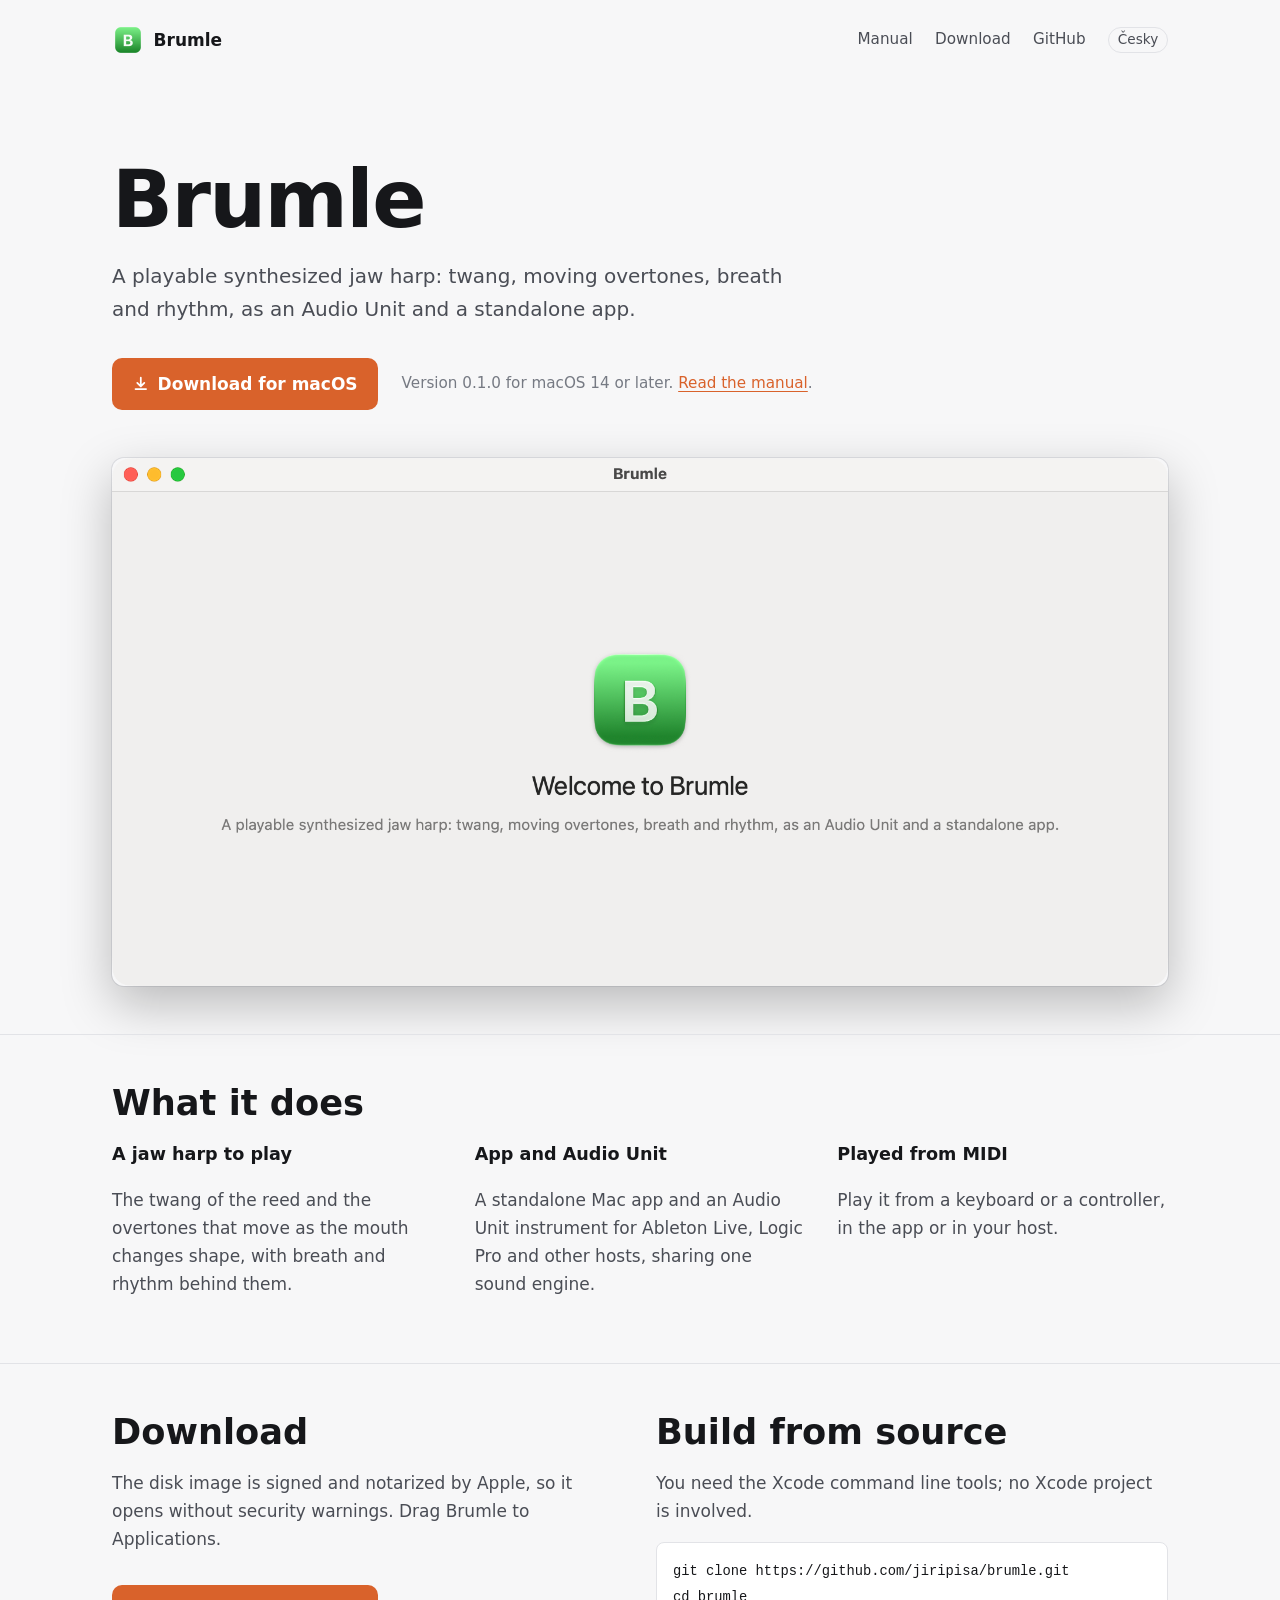
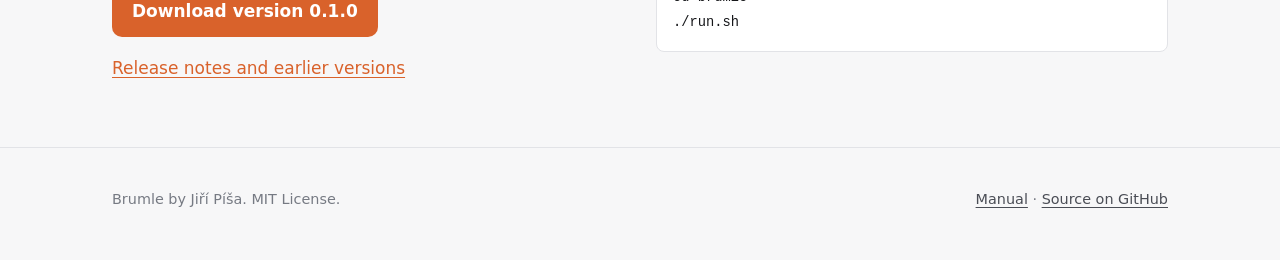
==== docs/index.html @ c971d028 "chore: app skeleton — a synthesized jaw harp, app and Audio Unit to come" ====
<!doctype html>
<html lang="en">
<head>
<meta charset="utf-8">
<meta name="viewport" content="width=device-width, initial-scale=1">
<title>Brumle for macOS</title>
<meta name="description" content="A playable synthesized jaw harp: twang, moving overtones, breath and rhythm, as an Audio Unit and a standalone app.">
<meta property="og:title" content="Brumle">
<meta property="og:description" content="A playable synthesized jaw harp: twang, moving overtones, breath and rhythm, as an Audio Unit and a standalone app.">
<meta property="og:image" content="https://jiripisa.github.io/brumle/assets/brumle-window.png">
<meta property="og:type" content="website">
<link rel="alternate" hreflang="en" href="https://jiripisa.github.io/brumle/">
<link rel="alternate" hreflang="cs" href="https://jiripisa.github.io/brumle/cs/">
<link rel="alternate" hreflang="x-default" href="https://jiripisa.github.io/brumle/">
<link rel="icon" href="assets/icon.png">
<link rel="stylesheet" href="assets/site.css">
</head>
<body>

<header class="wrap masthead">
  <a class="brand" href="#top"><img src="assets/icon.png" alt="" width="32" height="32">Brumle</a>
  <nav aria-label="Page">
    <a href="manual.html">Manual</a>
    <a href="#get">Download</a>
    <a href="https://github.com/jiripisa/brumle">GitHub</a>
    <a class="lang" href="cs/" hreflang="cs" lang="cs">Česky</a>
  </nav>
</header>

<main id="top">
  <div class="wrap hero">
    <h1>Brumle</h1>
    <p class="lede">A playable synthesized jaw harp: twang, moving overtones, breath and rhythm, as an Audio Unit and a standalone app.</p>
    <div class="actions">
      <a class="button" href="https://github.com/jiripisa/brumle/releases/download/v0.1.0/Brumle-0.1.0.dmg">
        <svg viewBox="0 0 20 20" fill="none" stroke="currentColor" stroke-width="2" aria-hidden="true"><path d="M10 3v10m0 0-4-4m4 4 4-4M4 16h12" stroke-linecap="round" stroke-linejoin="round"/></svg>
        Download for macOS
      </a>
      <span class="meta">Version 0.1.0 for macOS 14 or later. <a href="manual.html">Read the manual</a>.</span>
    </div>
    <figure class="shot">
      <img src="assets/brumle-window.png" alt="The Brumle window" width="1400">
    </figure>
  </div>

  <section id="features">
    <div class="wrap">
      <h2>What it does</h2>
      <div class="grid">
        <div>
          <h3>A jaw harp to play</h3>
          <p>The twang of the reed and the overtones that move as the mouth
          changes shape, with breath and rhythm behind them.</p>
        </div>
        <div>
          <h3>App and Audio Unit</h3>
          <p>A standalone Mac app and an Audio Unit instrument for Ableton Live,
          Logic Pro and other hosts, sharing one sound engine.</p>
        </div>
        <div>
          <h3>Played from MIDI</h3>
          <p>Play it from a keyboard or a controller, in the app or in your
          host.</p>
        </div>
      </div>
    </div>
  </section>

  <section id="get">
    <div class="wrap grid">
      <div>
        <h2>Download</h2>
        <p>The disk image is signed and notarized by Apple, so it opens without
        security warnings. Drag Brumle to Applications.</p>
        <div class="actions">
          <a class="button" href="https://github.com/jiripisa/brumle/releases/download/v0.1.0/Brumle-0.1.0.dmg">Download version 0.1.0</a>
        </div>
        <p><a href="https://github.com/jiripisa/brumle/releases">Release notes and earlier versions</a></p>
      </div>
      <div>
        <h2>Build from source</h2>
        <p>You need the Xcode command line tools; no Xcode project is involved.</p>
<pre><code>git clone https://github.com/jiripisa/brumle.git
cd brumle
./run.sh</code></pre>
      </div>
    </div>
  </section>
</main>

<footer>
  <div class="wrap">
    <span>Brumle by Jiří Píša. MIT License.</span>
    <span><a href="manual.html">Manual</a> · <a href="https://github.com/jiripisa/brumle">Source on GitHub</a></span>
  </div>
</footer>

</body>
</html>
---- docs/assets/site.css ----
/* Shared by index.html and manual.html. Colours are tokens; adjust --accent
   to the app's icon. Light and dark follow the system. */
:root {
  --bg: #f7f7f8;
  --panel: #ffffff;
  --line: #e2e3e7;
  --ink: #16171a;
  --ink2: #4a4d55;
  --ink3: #767a83;
  --accent: #d9622b;
  --accent-ink: #ffffff;
  --measure: 44rem;
  --gutter: clamp(1rem, 4vw, 3rem);
  color-scheme: light dark;
}
@media (prefers-color-scheme: dark) {
  :root {
    --bg: #131418;
    --panel: #1a1c21;
    --line: #2a2d34;
    --ink: #e7ecf2;
    --ink2: #aab2bd;
    --ink3: #7d848e;
    --accent: #ff9e4a;
    --accent-ink: #1a1209;
  }
}
* { box-sizing: border-box; }
html { -webkit-text-size-adjust: 100%; scroll-padding-top: 1.5rem; }
body {
  margin: 0;
  background: var(--bg);
  color: var(--ink2);
  font: 1.0625rem/1.65 system-ui, -apple-system, "Segoe UI", sans-serif;
}
a { color: var(--accent); text-underline-offset: .2em; }
a:focus-visible, button:focus-visible { outline: 2px solid var(--accent); outline-offset: 3px; border-radius: 4px; }
code, kbd, pre { font-family: ui-monospace, "SF Mono", Menlo, monospace; font-size: .9em; }
code { color: var(--ink); }
b, strong { color: var(--ink); font-weight: 600; }
img { max-width: 100%; height: auto; }
.wrap { max-width: 72rem; margin: 0 auto; padding: 0 var(--gutter); }

.masthead { display: flex; align-items: center; justify-content: space-between; gap: 1rem; padding-block: 1.5rem; }
.brand { display: flex; align-items: center; gap: .6rem; color: var(--ink); text-decoration: none; font-weight: 650; }
.brand img { width: 2rem; height: 2rem; }
.masthead nav { display: flex; flex-wrap: wrap; justify-content: flex-end; gap: .4rem 1.4rem; }
.masthead nav a { color: var(--ink2); text-decoration: none; font-size: .95rem; }
.masthead nav a:hover, .masthead nav a[aria-current] { color: var(--ink); }
.masthead nav a.lang { padding: 0 .55rem; border: 1px solid var(--line); border-radius: 999px; font-size: .85rem; }

.hero { padding-block: clamp(2rem, 7vw, 5rem) 3rem; }
.hero h1 { margin: 0; color: var(--ink); font-size: clamp(2.6rem, 8vw, 5rem); line-height: 1; letter-spacing: -.02em; }
.lede { max-width: var(--measure); margin: 1.25rem 0 0; font-size: 1.25rem; }
.actions { display: flex; flex-wrap: wrap; align-items: center; gap: 1rem 1.5rem; margin-top: 2rem; }
.button {
  display: inline-flex; align-items: center; gap: .5rem; padding: .75rem 1.25rem; border-radius: 10px;
  background: var(--accent); color: var(--accent-ink); font-weight: 650; text-decoration: none;
}
.button svg { width: 1.1rem; height: 1.1rem; }
.meta { color: var(--ink3); font-size: .95rem; }
.shot { margin: 3rem 0 0; }
.shot img { display: block; border-radius: 12px; box-shadow: 0 18px 50px rgba(0,0,0,.25), 0 0 0 1px var(--line); }

section { padding-block: 3rem; border-top: 1px solid var(--line); }
section h2 { margin: 0 0 1rem; color: var(--ink); font-size: clamp(1.6rem, 3.5vw, 2.2rem); line-height: 1.15; }
section p, section li { max-width: var(--measure); }
.grid { display: grid; grid-template-columns: repeat(auto-fit, minmax(16rem, 1fr)); gap: 2rem; }
.grid h3 { margin: 0 0 .4rem; color: var(--ink); font-size: 1.1rem; }
pre { overflow-x: auto; padding: 1rem; border-radius: 8px; background: var(--panel); border: 1px solid var(--line); color: var(--ink); }

footer { padding-block: 2.5rem 3rem; color: var(--ink3); font-size: .9rem; border-top: 1px solid var(--line); }
footer .wrap { display: flex; flex-wrap: wrap; justify-content: space-between; gap: 1rem; }
footer a { color: var(--ink2); }

@media (max-width: 640px) {
  .masthead nav a:not(.lang):not(:first-child) { display: none; }
}
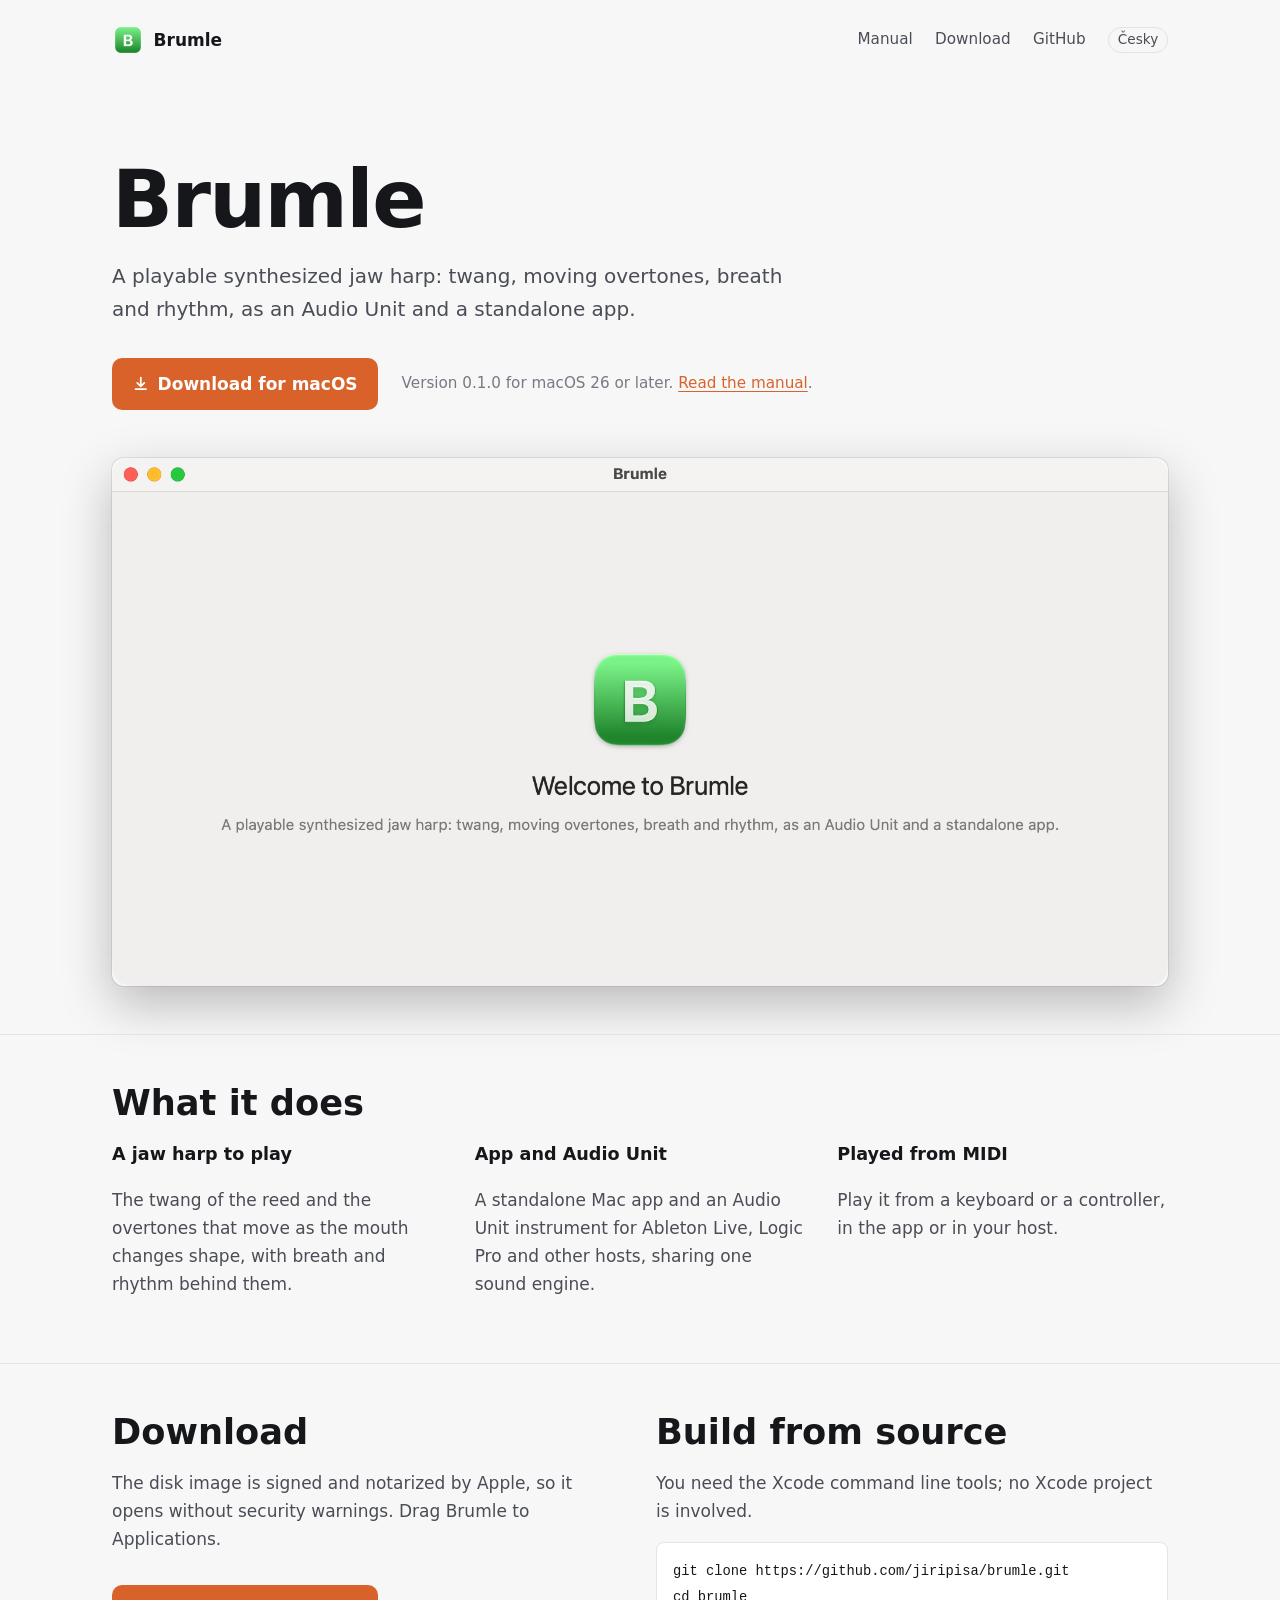
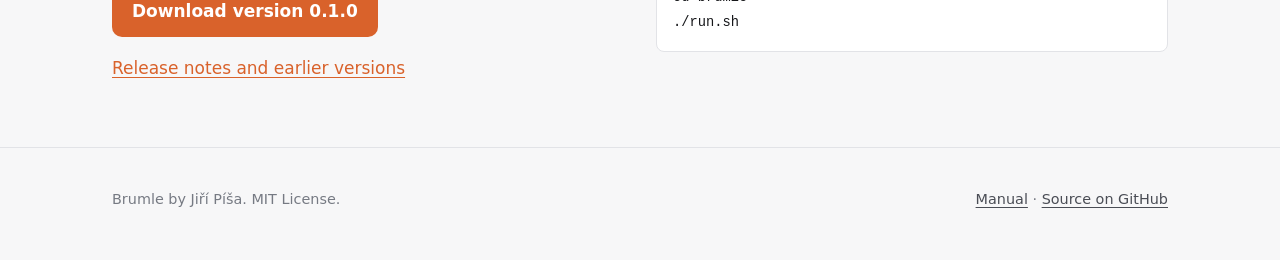
==== commit c3b68c47: "chore(build): macOS 26, and the prototype as a test reference" ====
--- a/docs/index.html
+++ b/docs/index.html
@@ -36,7 +36,7 @@
         <svg viewBox="0 0 20 20" fill="none" stroke="currentColor" stroke-width="2" aria-hidden="true"><path d="M10 3v10m0 0-4-4m4 4 4-4M4 16h12" stroke-linecap="round" stroke-linejoin="round"/></svg>
         Download for macOS
       </a>
-      <span class="meta">Version 0.1.0 for macOS 14 or later. <a href="manual.html">Read the manual</a>.</span>
+      <span class="meta">Version 0.1.0 for macOS 26 or later. <a href="manual.html">Read the manual</a>.</span>
     </div>
     <figure class="shot">
       <img src="assets/brumle-window.png" alt="The Brumle window" width="1400">
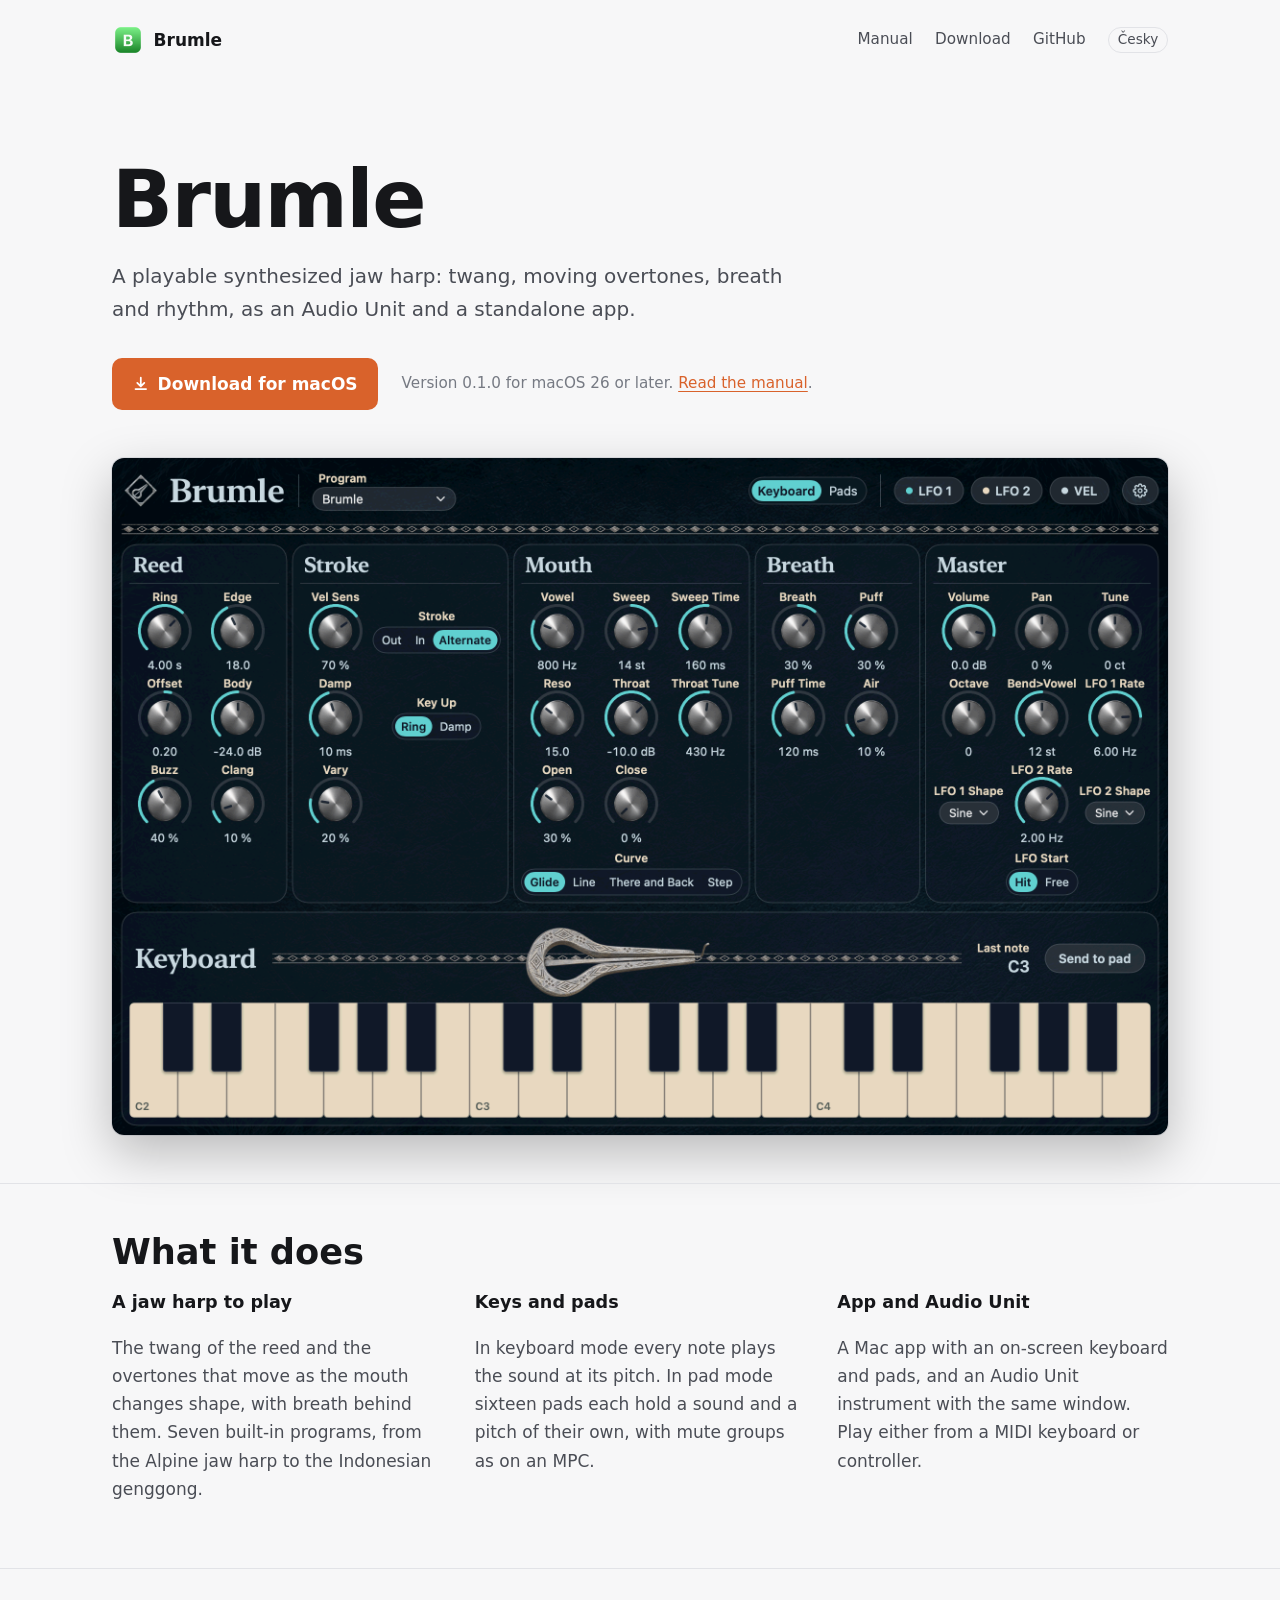
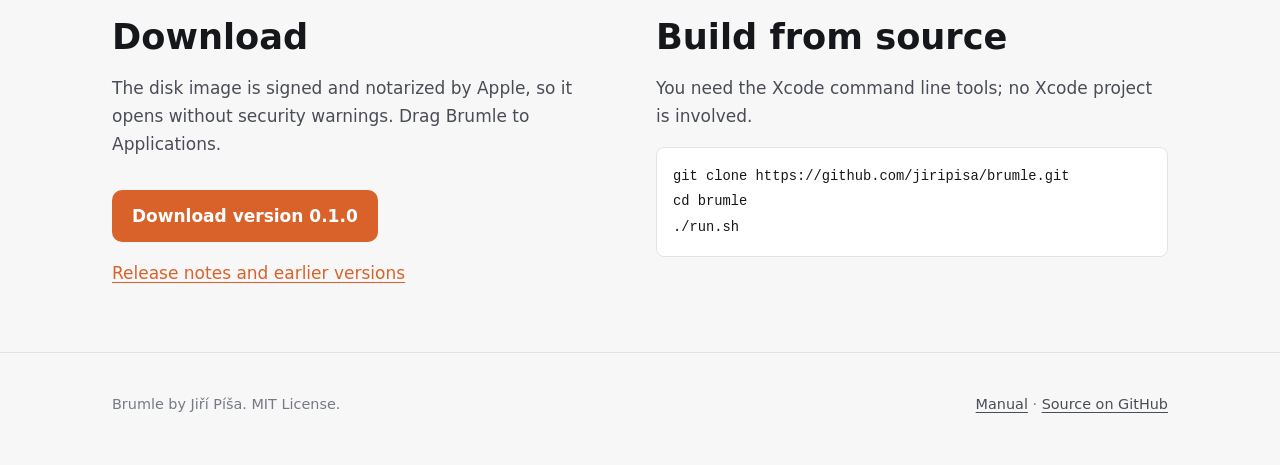
==== commit e998f2ea: "docs: manual and verification for phase 04" ====
--- a/docs/index.html
+++ b/docs/index.html
@@ -50,17 +50,20 @@
         <div>
           <h3>A jaw harp to play</h3>
           <p>The twang of the reed and the overtones that move as the mouth
-          changes shape, with breath and rhythm behind them.</p>
+          changes shape, with breath behind them. Seven built-in programs, from
+          the Alpine jaw harp to the Indonesian genggong.</p>
+        </div>
+        <div>
+          <h3>Keys and pads</h3>
+          <p>In keyboard mode every note plays the sound at its pitch. In pad
+          mode sixteen pads each hold a sound and a pitch of their own, with
+          mute groups as on an MPC.</p>
         </div>
         <div>
           <h3>App and Audio Unit</h3>
-          <p>A standalone Mac app and an Audio Unit instrument for Ableton Live,
-          Logic Pro and other hosts, sharing one sound engine.</p>
-        </div>
-        <div>
-          <h3>Played from MIDI</h3>
-          <p>Play it from a keyboard or a controller, in the app or in your
-          host.</p>
+          <p>A Mac app with an on-screen keyboard and pads, and an Audio Unit
+          instrument with the same window. Play either from a MIDI keyboard or
+          controller.</p>
         </div>
       </div>
     </div>
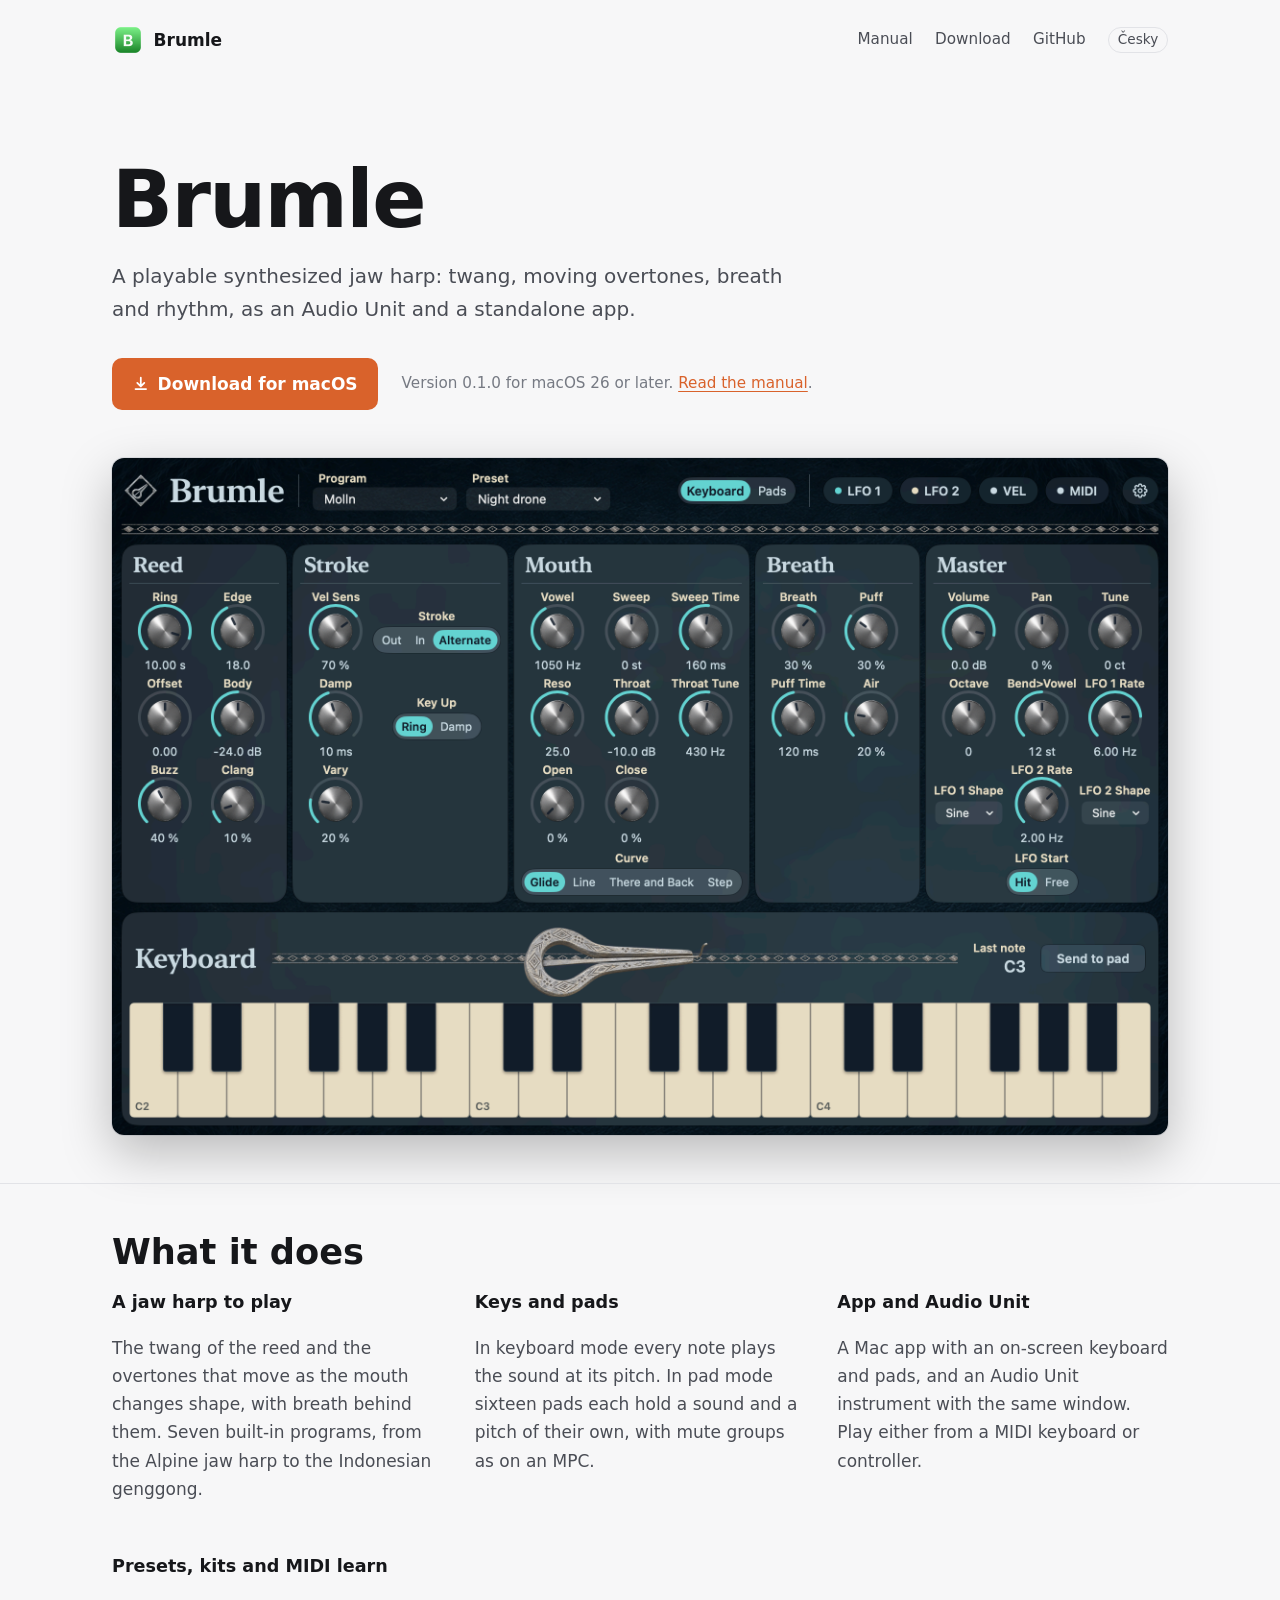
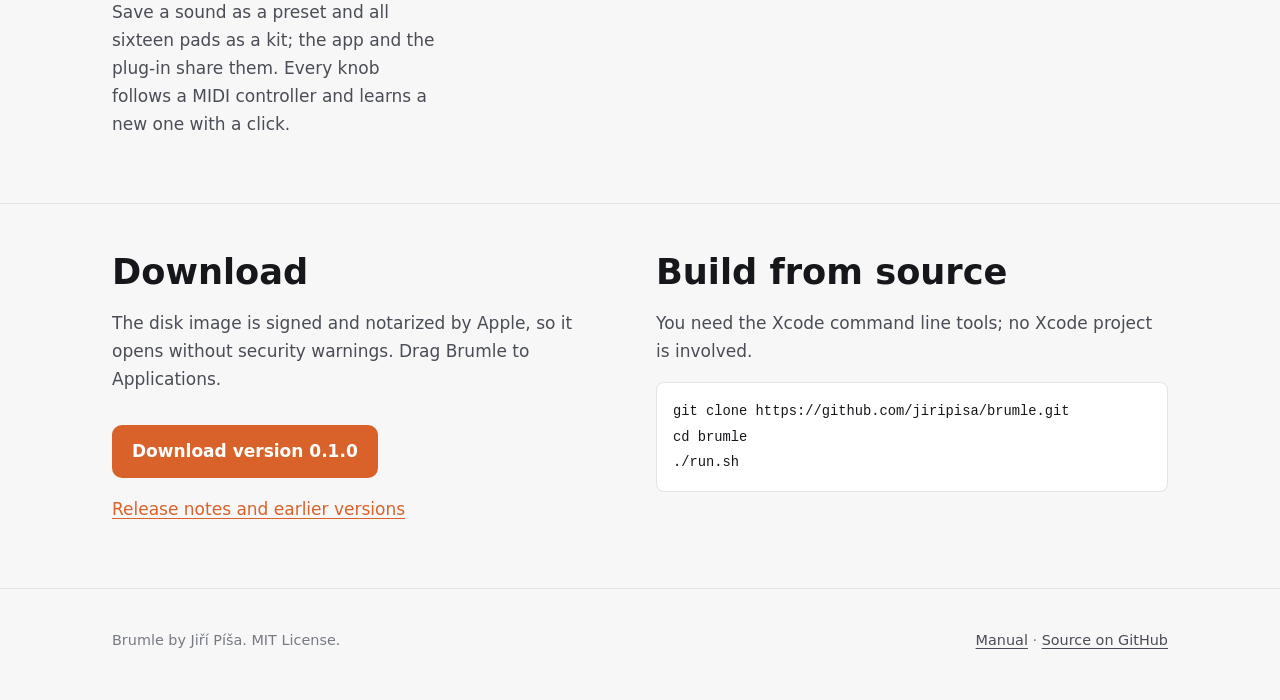
==== commit a302b083: "docs: manual and verification for phase 05" ====
--- a/docs/index.html
+++ b/docs/index.html
@@ -65,6 +65,12 @@
           instrument with the same window. Play either from a MIDI keyboard or
           controller.</p>
         </div>
+        <div>
+          <h3>Presets, kits and MIDI learn</h3>
+          <p>Save a sound as a preset and all sixteen pads as a kit; the app
+          and the plug-in share them. Every knob follows a MIDI controller and
+          learns a new one with a click.</p>
+        </div>
       </div>
     </div>
   </section>
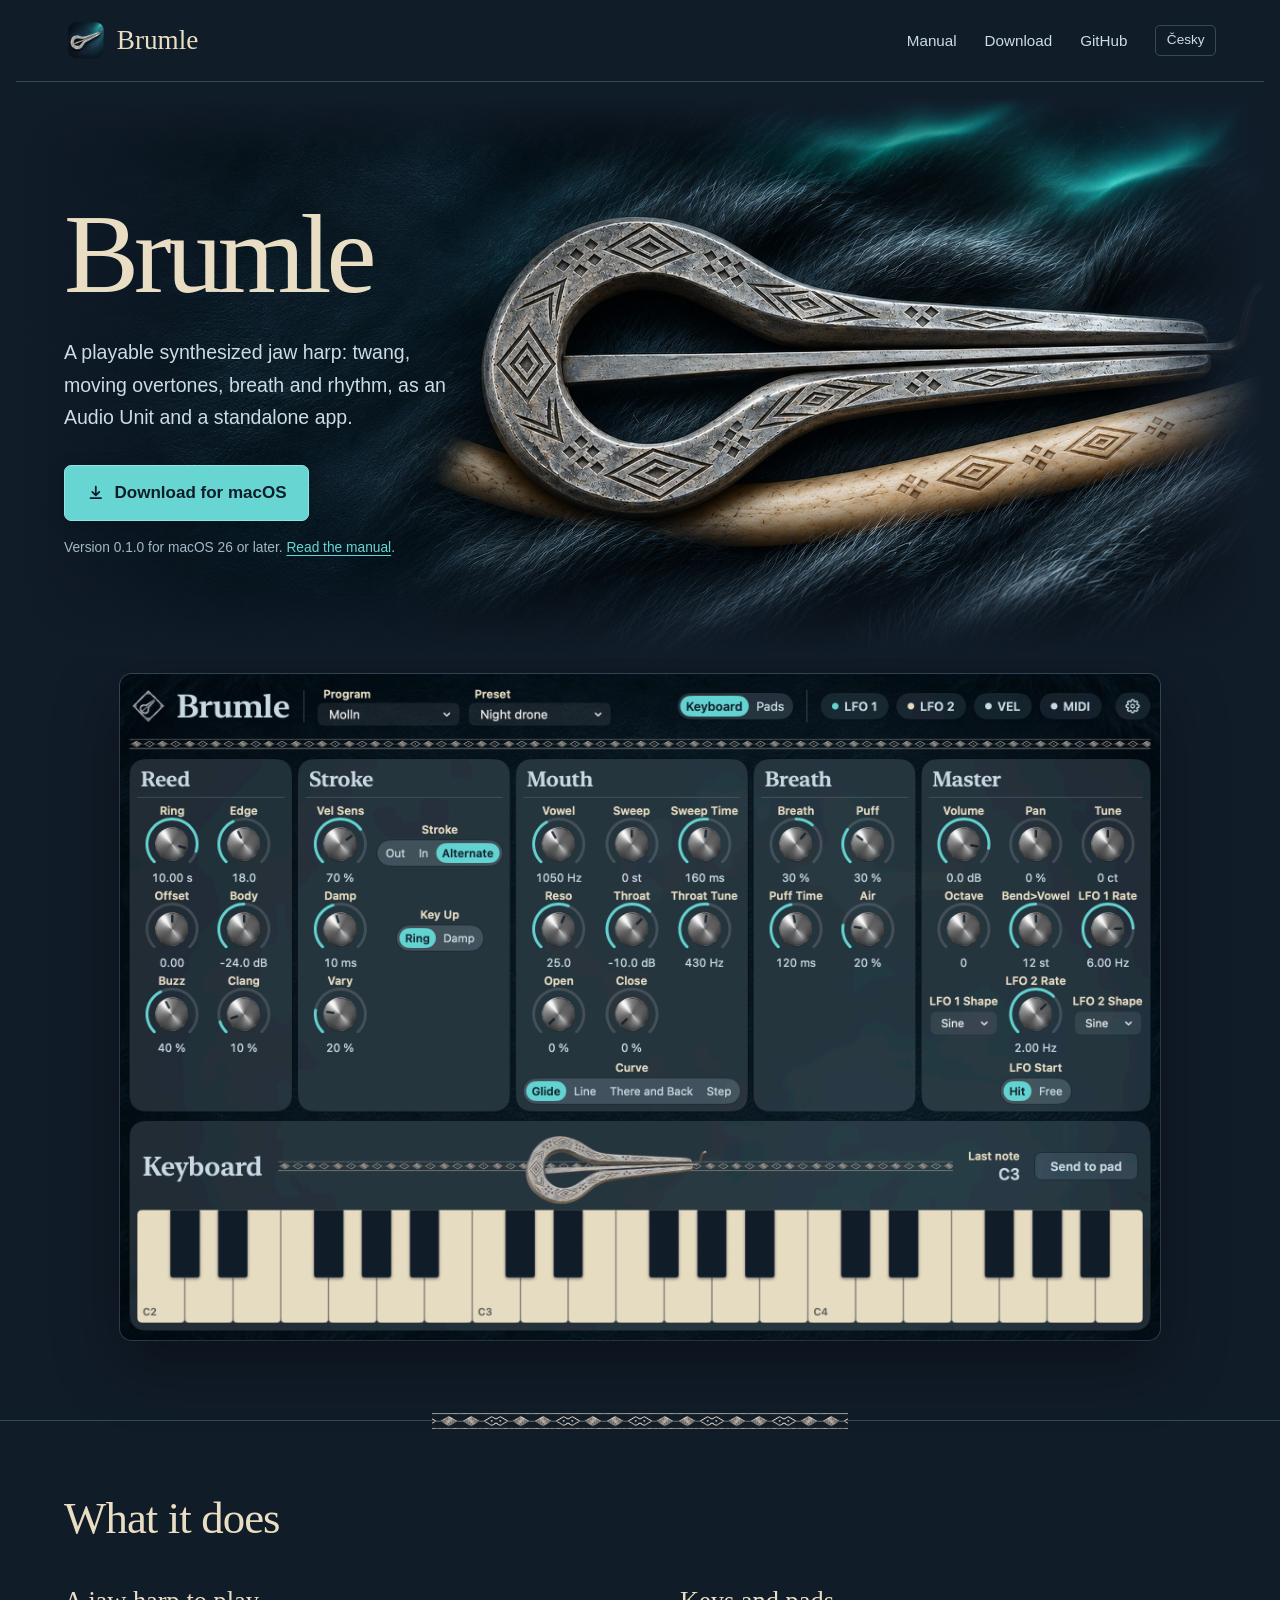
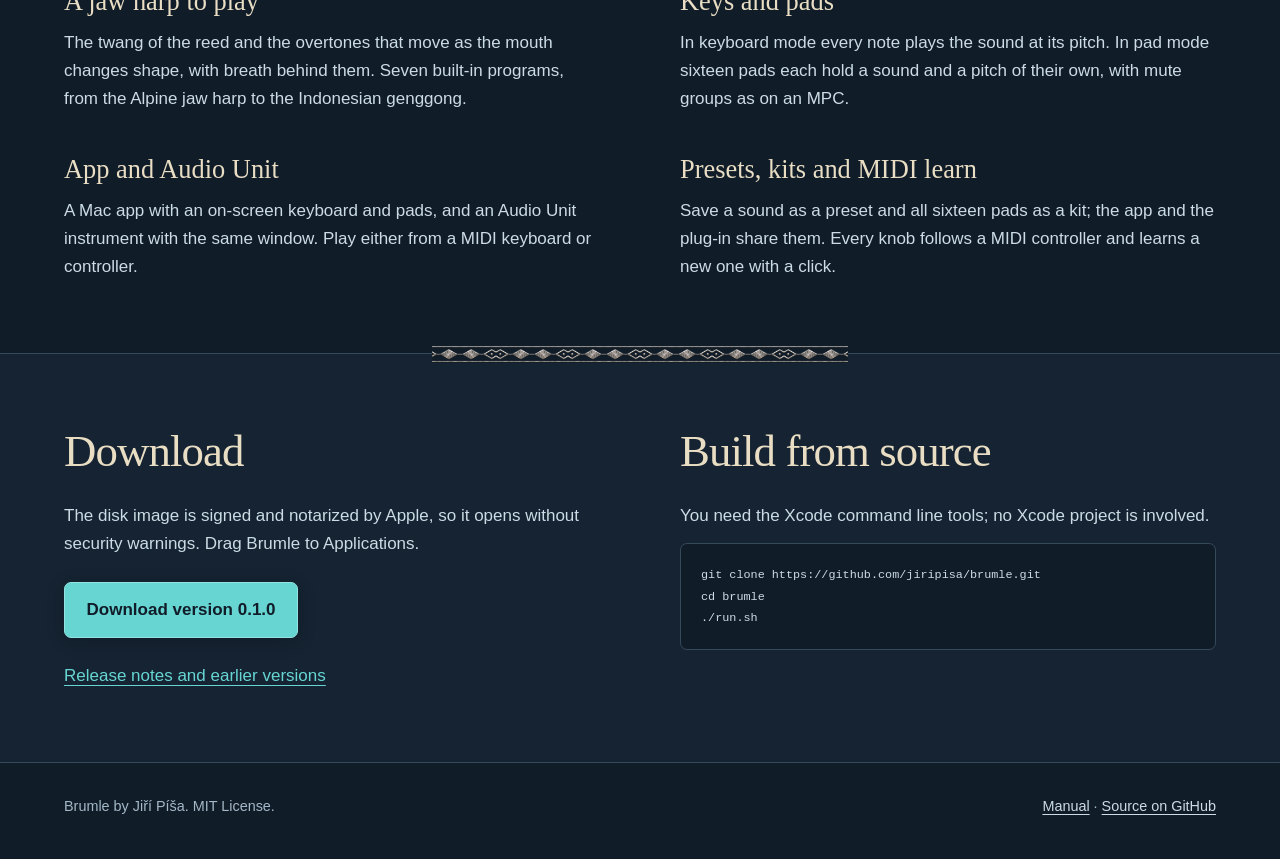
==== commit 56bc3083: "Merge branch 'feature/07-icon-website': app icon and website look (phase 07)" ====
--- a/docs/index.html
+++ b/docs/index.html
@@ -29,6 +29,9 @@
 
 <main id="top">
   <div class="wrap hero">
+    <div class="hero-intro">
+      <img class="hero-art" src="assets/hero-khomus.jpg" alt="" width="2400" height="1000" fetchpriority="high">
+      <div class="hero-copy">
     <h1>Brumle</h1>
     <p class="lede">A playable synthesized jaw harp: twang, moving overtones, breath and rhythm, as an Audio Unit and a standalone app.</p>
     <div class="actions">
@@ -37,6 +40,8 @@
         Download for macOS
       </a>
       <span class="meta">Version 0.1.0 for macOS 26 or later. <a href="manual.html">Read the manual</a>.</span>
+    </div>
+      </div>
     </div>
     <figure class="shot">
       <img src="assets/brumle-window.png" alt="The Brumle window" width="1400">
--- a/docs/assets/site.css
+++ b/docs/assets/site.css
@@ -1,29 +1,17 @@
-/* Shared by index.html and manual.html. Colours are tokens; adjust --accent
-   to the app's icon. Light and dark follow the system. */
+/* Polar Khomus: shared by both languages and the manual. */
 :root {
-  --bg: #f7f7f8;
-  --panel: #ffffff;
-  --line: #e2e3e7;
-  --ink: #16171a;
-  --ink2: #4a4d55;
-  --ink3: #767a83;
-  --accent: #d9622b;
-  --accent-ink: #ffffff;
+  --bg: #111c29;
+  --panel: #1a2b3b;
+  --line: #354a59;
+  --ink: #e9dec4;
+  --ink2: #cbdce4;
+  --ink3: #a4b8c5;
+  --accent: #67d6d3;
+  --accent-ink: #111c29;
+  --display: "New York", ui-serif, Georgia, serif;
   --measure: 44rem;
-  --gutter: clamp(1rem, 4vw, 3rem);
-  color-scheme: light dark;
-}
-@media (prefers-color-scheme: dark) {
-  :root {
-    --bg: #131418;
-    --panel: #1a1c21;
-    --line: #2a2d34;
-    --ink: #e7ecf2;
-    --ink2: #aab2bd;
-    --ink3: #7d848e;
-    --accent: #ff9e4a;
-    --accent-ink: #1a1209;
-  }
+  --gutter: clamp(1.25rem, 4vw, 3rem);
+  color-scheme: dark;
 }
 * { box-sizing: border-box; }
 html { -webkit-text-size-adjust: 100%; scroll-padding-top: 1.5rem; }
@@ -31,48 +19,80 @@
   margin: 0;
   background: var(--bg);
   color: var(--ink2);
-  font: 1.0625rem/1.65 system-ui, -apple-system, "Segoe UI", sans-serif;
+  font: 1.0625rem/1.65 -apple-system, BlinkMacSystemFont, "SF Pro Text", "Segoe UI", sans-serif;
 }
-a { color: var(--accent); text-underline-offset: .2em; }
-a:focus-visible, button:focus-visible { outline: 2px solid var(--accent); outline-offset: 3px; border-radius: 4px; }
+a { color: var(--accent); text-underline-offset: .22em; }
+a:hover { color: #a0eeeb; }
+a:focus-visible, button:focus-visible { outline: 2px solid var(--accent); outline-offset: 5px; border-radius: 3px; }
 code, kbd, pre { font-family: ui-monospace, "SF Mono", Menlo, monospace; font-size: .9em; }
-code { color: var(--ink); }
+code { color: var(--ink2); }
 b, strong { color: var(--ink); font-weight: 600; }
 img { max-width: 100%; height: auto; }
-.wrap { max-width: 72rem; margin: 0 auto; padding: 0 var(--gutter); }
+h1, h2, h3 { font-family: var(--display); font-weight: 500; }
+.wrap { max-width: 78rem; margin: 0 auto; padding: 0 var(--gutter); }
 
-.masthead { display: flex; align-items: center; justify-content: space-between; gap: 1rem; padding-block: 1.5rem; }
-.brand { display: flex; align-items: center; gap: .6rem; color: var(--ink); text-decoration: none; font-weight: 650; }
-.brand img { width: 2rem; height: 2rem; }
-.masthead nav { display: flex; flex-wrap: wrap; justify-content: flex-end; gap: .4rem 1.4rem; }
+.masthead { display: flex; align-items: center; justify-content: space-between; gap: 1rem; padding-block: 1.15rem; border-bottom: 1px solid var(--line); }
+.brand { display: flex; align-items: center; gap: .55rem; color: var(--ink); text-decoration: none; font: 500 1.7rem/1 var(--display); }
+.brand img { width: 2.75rem; height: 2.75rem; }
+.masthead nav { display: flex; flex-wrap: wrap; justify-content: flex-end; align-items: center; gap: .4rem 1.75rem; }
 .masthead nav a { color: var(--ink2); text-decoration: none; font-size: .95rem; }
-.masthead nav a:hover, .masthead nav a[aria-current] { color: var(--ink); }
-.masthead nav a.lang { padding: 0 .55rem; border: 1px solid var(--line); border-radius: 999px; font-size: .85rem; }
+.masthead nav a:hover, .masthead nav a[aria-current] { color: var(--accent); }
+.masthead nav a.lang { padding: .2rem .65rem; border: 1px solid var(--line); border-radius: 5px; font-size: .85rem; }
 
-.hero { padding-block: clamp(2rem, 7vw, 5rem) 3rem; }
-.hero h1 { margin: 0; color: var(--ink); font-size: clamp(2.6rem, 8vw, 5rem); line-height: 1; letter-spacing: -.02em; }
-.lede { max-width: var(--measure); margin: 1.25rem 0 0; font-size: 1.25rem; }
+.hero { padding-top: 1rem; padding-bottom: 5rem; }
+.hero-intro { position: relative; isolation: isolate; display: flex; align-items: center; min-height: 35rem; }
+.hero-art { position: absolute; z-index: -2; width: calc(100% + 6rem); max-width: none; height: 100%; left: -3rem; object-fit: cover; object-position: center; }
+.hero-intro::after { content: ""; position: absolute; inset: 0 -3rem; z-index: -1; background: linear-gradient(90deg, var(--bg) 0%, transparent 18%, transparent 88%, var(--bg)), linear-gradient(0deg, var(--bg), transparent 17%, transparent 90%, var(--bg)); pointer-events: none; }
+.hero-copy { width: 35%; padding-block: 3rem; }
+.hero h1 { margin: 0; color: var(--ink); font-size: clamp(4.5rem, 8.8vw, 8rem); line-height: 1.03; letter-spacing: -.045em; }
+.lede { max-width: 29rem; margin: 1.5rem 0 0; font-size: 1.22rem; line-height: 1.65; text-wrap: pretty; }
 .actions { display: flex; flex-wrap: wrap; align-items: center; gap: 1rem 1.5rem; margin-top: 2rem; }
-.button {
-  display: inline-flex; align-items: center; gap: .5rem; padding: .75rem 1.25rem; border-radius: 10px;
-  background: var(--accent); color: var(--accent-ink); font-weight: 650; text-decoration: none;
-}
+.button { display: inline-flex; justify-content: center; align-items: center; gap: .65rem; min-height: 3.25rem; padding: .8rem 1.35rem; border: 1px solid #91e4e1; border-radius: 7px; background: var(--accent); color: var(--accent-ink); font-weight: 650; text-decoration: none; box-shadow: 0 3px 18px #0003; }
+.button:hover { background: #96e6e2; color: var(--accent-ink); }
 .button svg { width: 1.1rem; height: 1.1rem; }
-.meta { color: var(--ink3); font-size: .95rem; }
-.shot { margin: 3rem 0 0; }
-.shot img { display: block; border-radius: 12px; box-shadow: 0 18px 50px rgba(0,0,0,.25), 0 0 0 1px var(--line); }
+.meta { color: var(--ink3); font-size: .86rem; }
+.hero .meta { max-width: 25rem; }
+.shot { margin: 1rem auto 0; max-width: 65rem; }
+.shot img { display: block; width: 100%; border-radius: 12px; box-shadow: 0 22px 65px #0006, 0 0 0 1px var(--line); }
 
-section { padding-block: 3rem; border-top: 1px solid var(--line); }
-section h2 { margin: 0 0 1rem; color: var(--ink); font-size: clamp(1.6rem, 3.5vw, 2.2rem); line-height: 1.15; }
+section { padding-block: 4.5rem; border-top: 1px solid var(--line); }
+main > section { position: relative; }
+main > section::before { content: ""; display: block; position: absolute; top: -9px; left: 50%; transform: translateX(-50%); width: min(26rem, 70%); height: 18px; background: var(--bg) url("ornament.png") repeat-x center / auto 18px; }
+section h2 { margin: 0 0 1.5rem; color: var(--ink); font-size: clamp(2rem, 3.5vw, 3rem); line-height: 1.15; letter-spacing: -.02em; }
 section p, section li { max-width: var(--measure); }
-.grid { display: grid; grid-template-columns: repeat(auto-fit, minmax(16rem, 1fr)); gap: 2rem; }
-.grid h3 { margin: 0 0 .4rem; color: var(--ink); font-size: 1.1rem; }
-pre { overflow-x: auto; padding: 1rem; border-radius: 8px; background: var(--panel); border: 1px solid var(--line); color: var(--ink); }
-
-footer { padding-block: 2.5rem 3rem; color: var(--ink3); font-size: .9rem; border-top: 1px solid var(--line); }
+.grid { display: grid; grid-template-columns: repeat(2, minmax(0, 1fr)); gap: 2.5rem 5rem; }
+.grid h3 { margin: 0 0 .65rem; color: var(--ink); font-size: 1.65rem; line-height: 1.25; }
+.grid p { margin-block: .7rem 0; }
+#features h2 { margin-bottom: 2.5rem; }
+#get { background: #152332; }
+#get .actions { margin-top: 1.5rem; margin-bottom: 1.5rem; }
+pre { overflow-x: auto; padding: 1.25rem; border-radius: 7px; background: #111c29; border: 1px solid var(--line); color: var(--ink2); font-size: .82rem; }
+footer { padding-block: 2rem 2.5rem; color: var(--ink3); font-size: .9rem; border-top: 1px solid var(--line); }
 footer .wrap { display: flex; flex-wrap: wrap; justify-content: space-between; gap: 1rem; }
 footer a { color: var(--ink2); }
 
-@media (max-width: 640px) {
-  .masthead nav a:not(.lang):not(:first-child) { display: none; }
+@media (max-width: 1000px) {
+  .masthead { gap: .6rem; }
+  .masthead nav { gap: .5rem 1rem; }
+  .masthead nav a { font-size: .85rem; }
+  .brand { font-size: 1.5rem; }
+  .brand img { width: 2.3rem; height: 2.3rem; }
+  .hero { padding-top: 0; padding-bottom: 3rem; }
+  .hero-intro { display: flex; flex-direction: column-reverse; min-height: 0; }
+  .hero-copy { width: 100%; padding: 2.75rem 0 .5rem; }
+  .hero h1 { font-size: clamp(4.5rem, 16vw, 6rem); }
+  .lede { max-width: 32rem; font-size: 1.1rem; margin-top: 1.25rem; }
+  .hero .actions { margin-top: 1.5rem; gap: 1rem; }
+  .hero-art { position: relative; z-index: 0; left: auto; width: calc(100% + 2 * var(--gutter)); height: 16rem; object-position: right center; }
+  .hero-intro::after { inset: auto calc(-1 * var(--gutter)) 0; height: 16rem; z-index: 1; background: linear-gradient(0deg, var(--bg), transparent 22%, transparent 85%, var(--bg)); }
+  .shot { margin-top: 1rem; }
+  section { padding-block: 3rem; }
+  .grid { gap: 2rem; grid-template-columns: minmax(0, 1fr); }
+  .grid h3 { font-size: 1.5rem; }
+  #features h2 { margin-bottom: 2rem; }
 }
+@media (max-width: 480px) {
+  .masthead { flex-wrap: wrap; padding-block: .8rem; }
+  .masthead nav { width: 100%; justify-content: space-between; gap: .5rem; padding-block: .35rem; }
+  .hero .button { width: 100%; }
+}
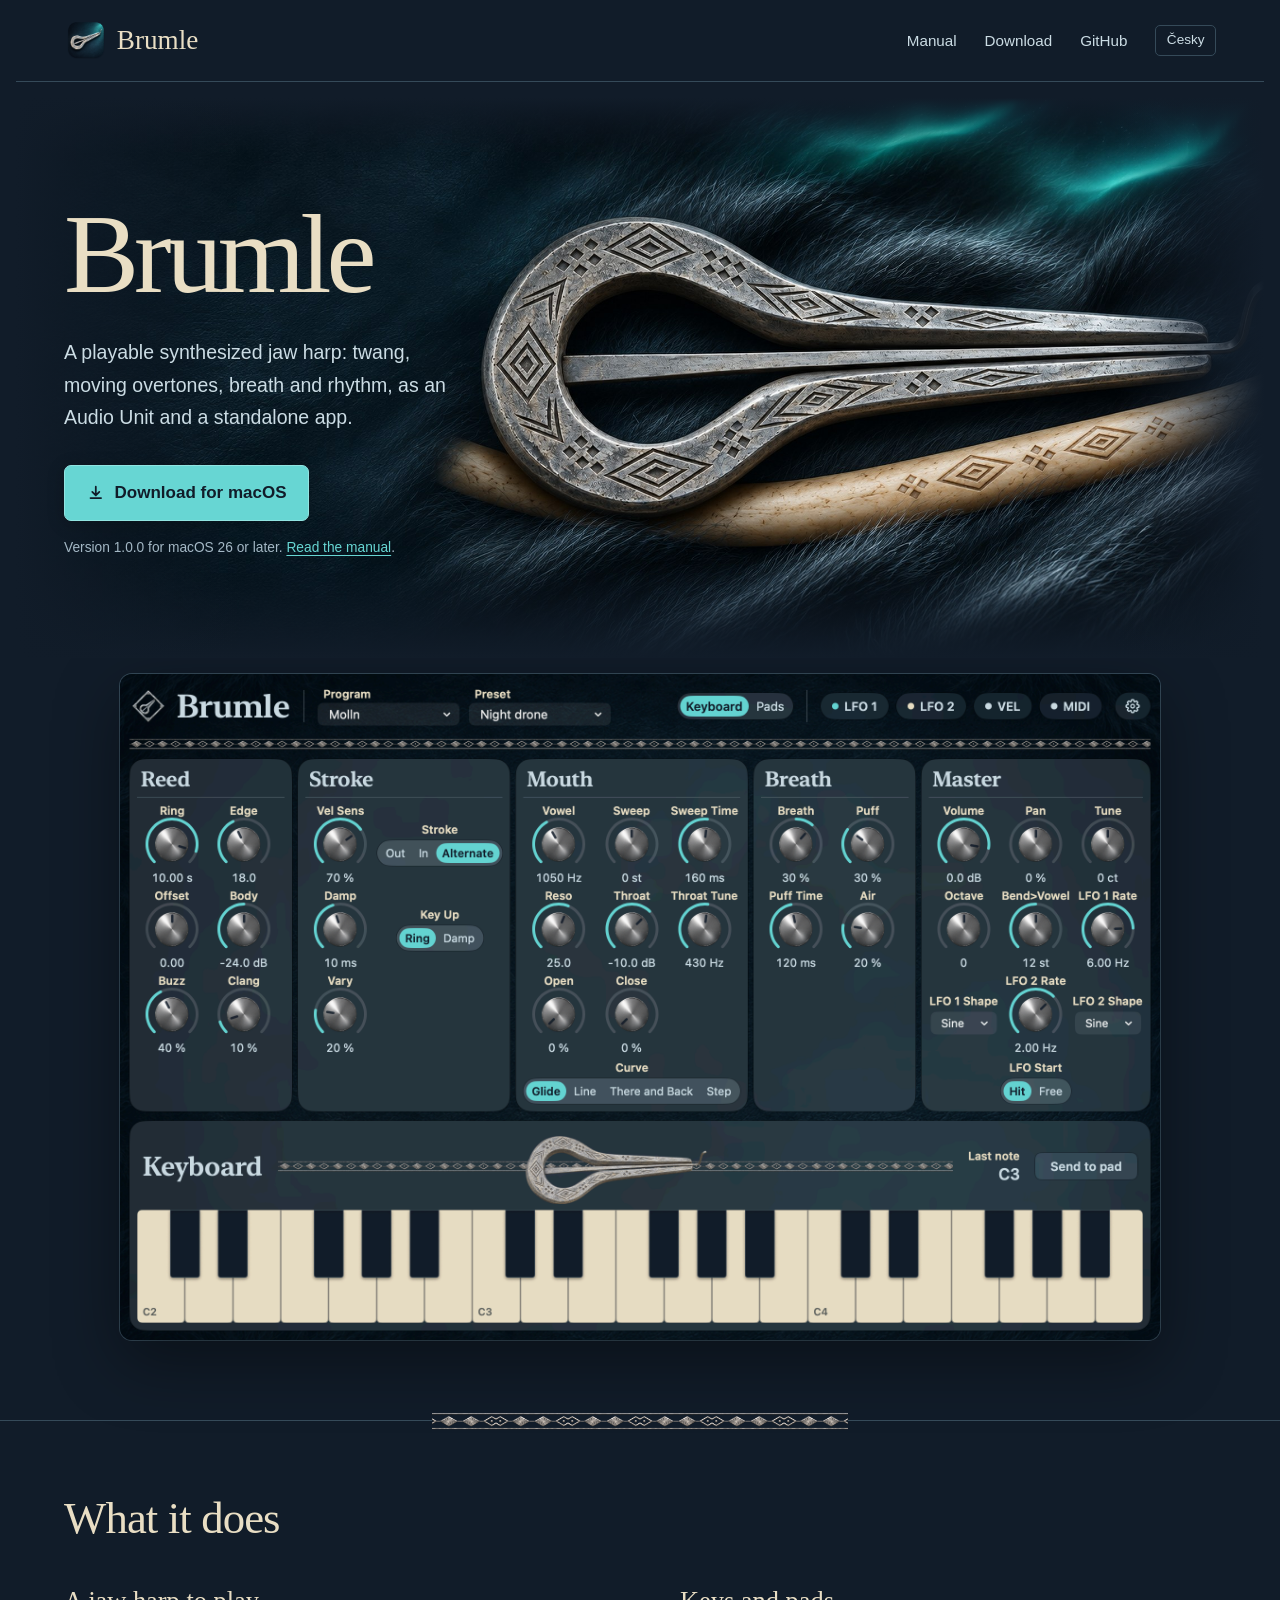
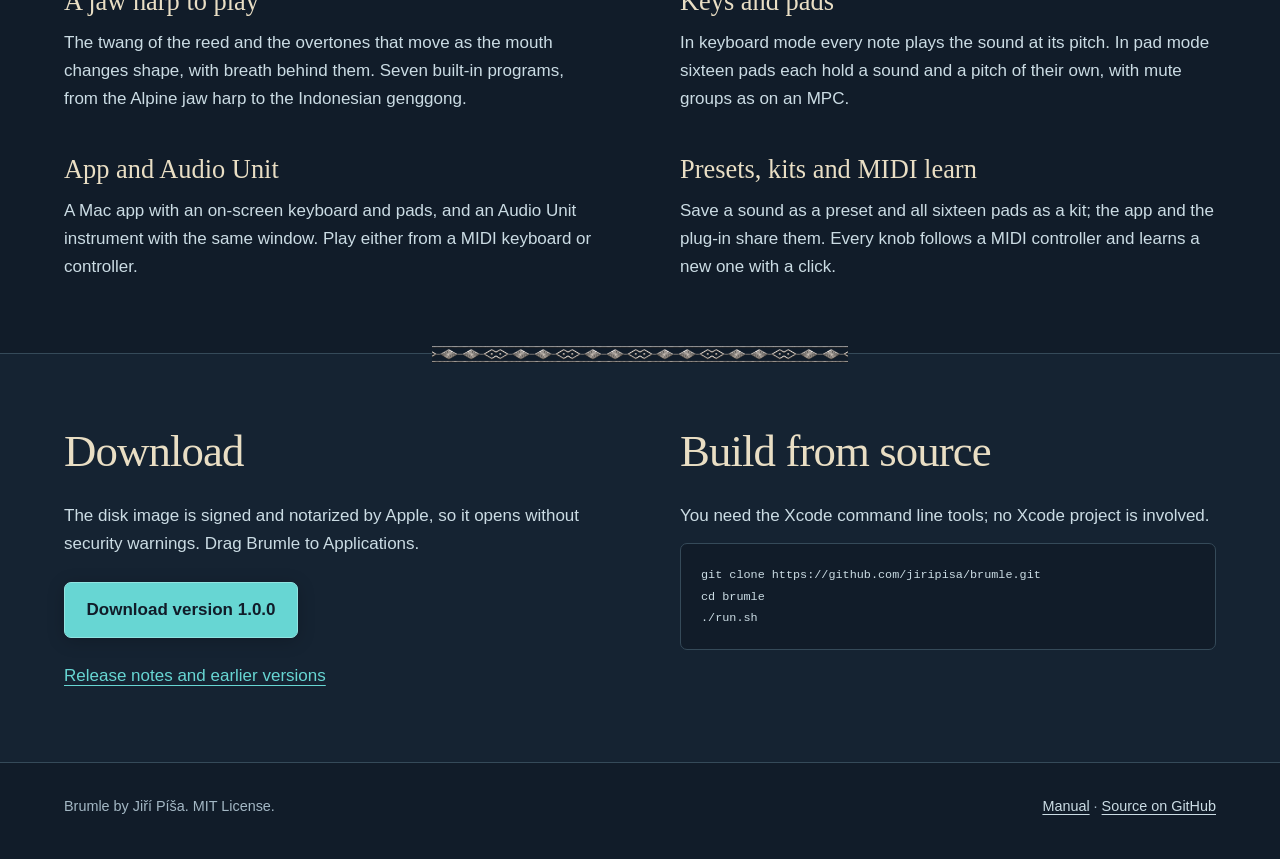
==== commit 4b45a36c: "chore: merge feature/08-v1.0.0-release — v1.0.0 release" ====
--- a/docs/index.html
+++ b/docs/index.html
@@ -35,11 +35,11 @@
     <h1>Brumle</h1>
     <p class="lede">A playable synthesized jaw harp: twang, moving overtones, breath and rhythm, as an Audio Unit and a standalone app.</p>
     <div class="actions">
-      <a class="button" href="https://github.com/jiripisa/brumle/releases/download/v0.1.0/Brumle-0.1.0.dmg">
+      <a class="button" href="https://github.com/jiripisa/brumle/releases/download/v1.0.0/Brumle-1.0.0.dmg">
         <svg viewBox="0 0 20 20" fill="none" stroke="currentColor" stroke-width="2" aria-hidden="true"><path d="M10 3v10m0 0-4-4m4 4 4-4M4 16h12" stroke-linecap="round" stroke-linejoin="round"/></svg>
         Download for macOS
       </a>
-      <span class="meta">Version 0.1.0 for macOS 26 or later. <a href="manual.html">Read the manual</a>.</span>
+      <span class="meta">Version 1.0.0 for macOS 26 or later. <a href="manual.html">Read the manual</a>.</span>
     </div>
       </div>
     </div>
@@ -87,7 +87,7 @@
         <p>The disk image is signed and notarized by Apple, so it opens without
         security warnings. Drag Brumle to Applications.</p>
         <div class="actions">
-          <a class="button" href="https://github.com/jiripisa/brumle/releases/download/v0.1.0/Brumle-0.1.0.dmg">Download version 0.1.0</a>
+          <a class="button" href="https://github.com/jiripisa/brumle/releases/download/v1.0.0/Brumle-1.0.0.dmg">Download version 1.0.0</a>
         </div>
         <p><a href="https://github.com/jiripisa/brumle/releases">Release notes and earlier versions</a></p>
       </div>
